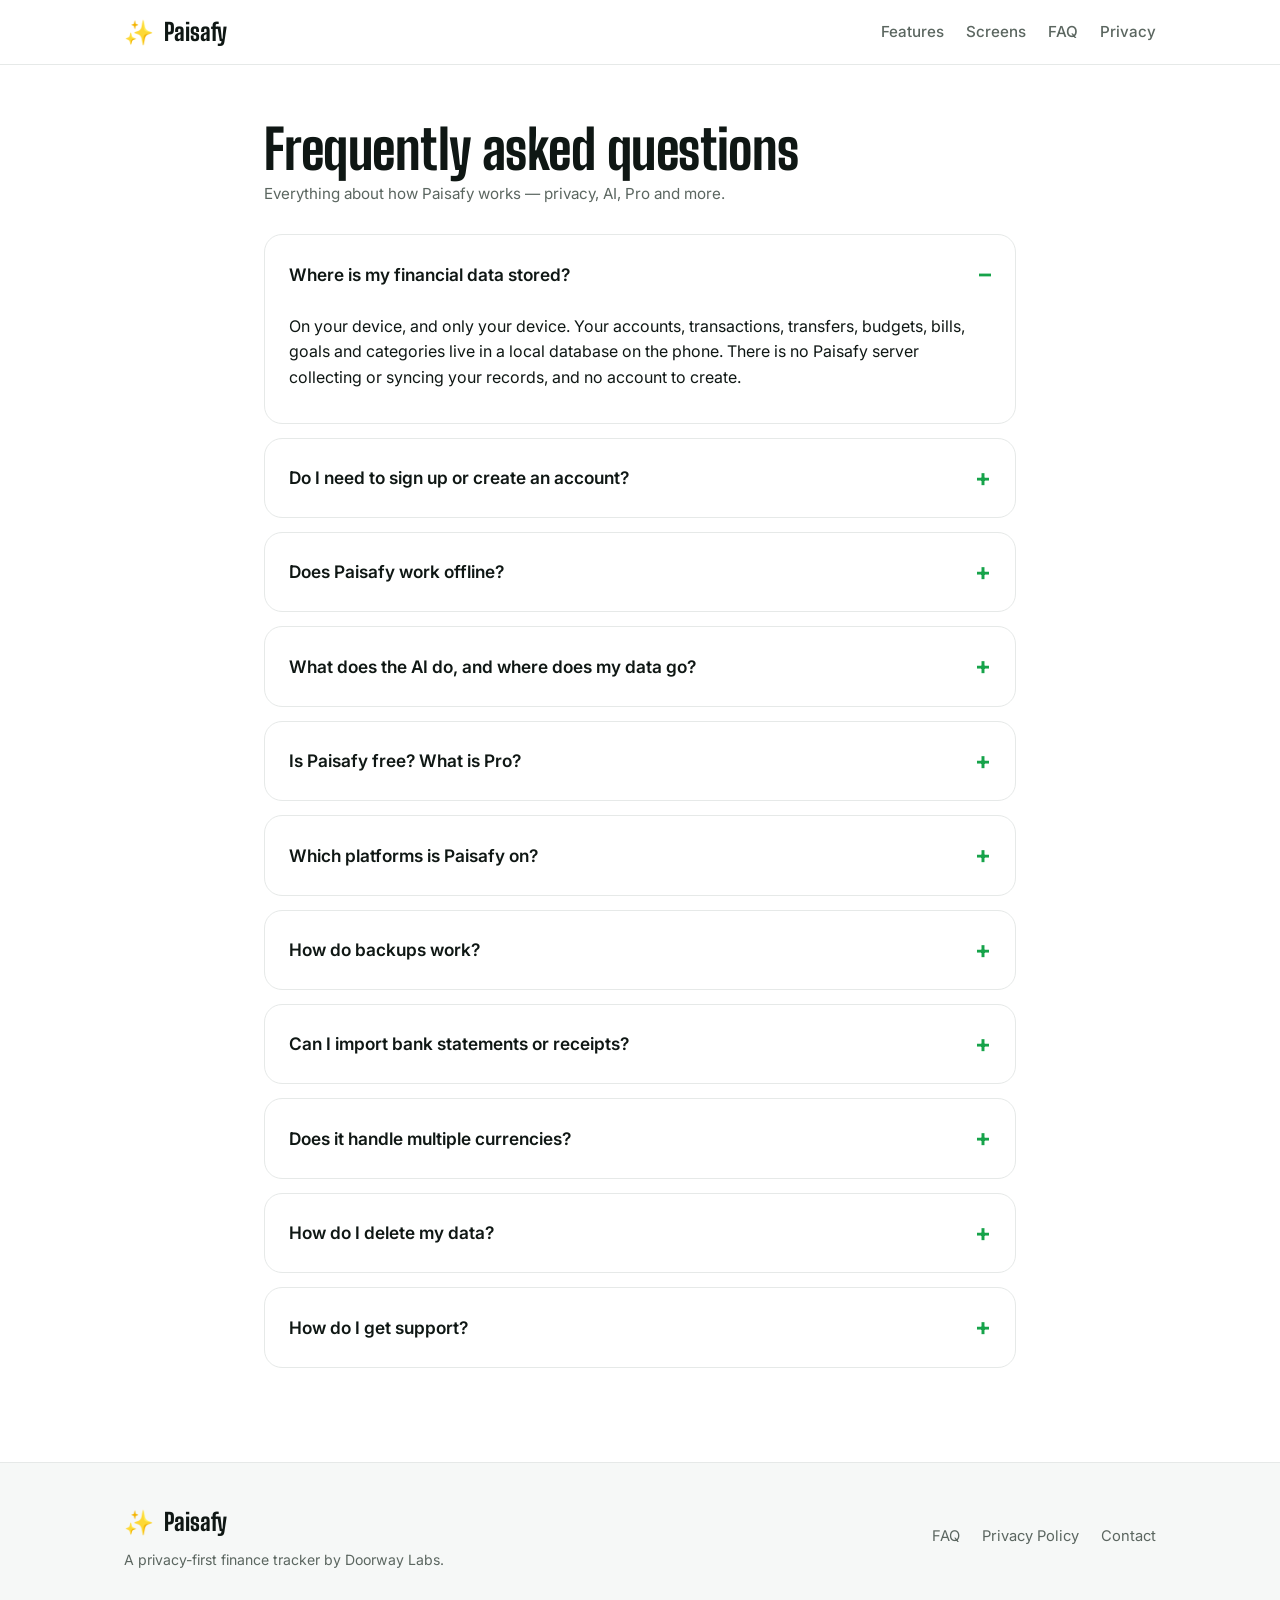
==== faq.html @ 810ee8ee "Paisafy companion site: landing, FAQ, privacy policy Co-Authored-By: Claude Opus 4.8 <noreply@anthro" ====
<!DOCTYPE html>
<html lang="en">
<head>
  <meta charset="UTF-8" />
  <meta name="viewport" content="width=device-width, initial-scale=1.0" />
  <title>FAQ — Paisafy</title>
  <meta name="description" content="Frequently asked questions about Paisafy: privacy, offline use, AI, Pro, backups, platforms and more." />
  <link rel="preconnect" href="https://fonts.googleapis.com" />
  <link rel="preconnect" href="https://fonts.gstatic.com" crossorigin />
  <link href="https://fonts.googleapis.com/css2?family=Big+Shoulders+Display:wght@600;800&family=Inter:wght@400;500;600;700&display=swap" rel="stylesheet" />
  <link rel="stylesheet" href="assets/styles.css" />
</head>
<body>
  <nav class="nav">
    <div class="wrap">
      <a class="brand" href="index.html"><span class="spark">✨</span> Paisafy</a>
      <div class="nav-links">
        <a href="index.html#features">Features</a>
        <a href="index.html#screens">Screens</a>
        <a href="faq.html">FAQ</a>
        <a href="privacy.html">Privacy</a>
      </div>
    </div>
  </nav>

  <main class="doc">
    <div class="wrap">
      <h1>Frequently asked questions</h1>
      <p class="updated">Everything about how Paisafy works — privacy, AI, Pro and more.</p>

      <details class="faq-item" open>
        <summary>Where is my financial data stored?</summary>
        <div class="body">
          <p>On your device, and only your device. Your accounts, transactions, transfers, budgets, bills, goals and categories live in a local database on the phone. There is no Paisafy server collecting or syncing your records, and no account to create.</p>
        </div>
      </details>

      <details class="faq-item">
        <summary>Do I need to sign up or create an account?</summary>
        <div class="body">
          <p>No. There's no sign-up, no login, and no cloud profile. You install the app and start tracking. Because there's no account, there's also nothing for us to lose.</p>
        </div>
      </details>

      <details class="faq-item">
        <summary>Does Paisafy work offline?</summary>
        <div class="body">
          <p>Yes — fully. The app is offline-first. Network access is only used for optional features you choose to use: AI parsing, fetching exchange rates, and saving backups to a cloud folder. Even smart entry has an on-device fallback so it keeps working with no connection.</p>
        </div>
      </details>

      <details class="faq-item">
        <summary>What does the AI do, and where does my data go?</summary>
        <div class="body">
          <p>The AI can parse text, receipts, bank statements and payment notifications into clean transactions, and can generate an analyst-style overview. When you use these features, the relevant content is processed by Google's Gemini models via Firebase AI Logic (Vertex AI), acting as our service provider — solely to perform the task you asked for, and not to train its models.</p>
          <p>The AI Overview and chat are built from an <strong>aggregate-only snapshot</strong>: no raw transactions, account names, SMS content or location are included. Full details are in the <a href="privacy.html">privacy policy</a>.</p>
        </div>
      </details>

      <details class="faq-item">
        <summary>Is Paisafy free? What is Pro?</summary>
        <div class="body">
          <p>Core tracking is free and unlimited — accounts, transactions, budgets, goals, and more. <strong>Pro</strong> is a one-time lifetime unlock (a single in-app purchase) that removes the 5-bill limit, enables automatic daily backups, and opens the full insight library and All-Insights grid.</p>
        </div>
      </details>

      <details class="faq-item">
        <summary>Which platforms is Paisafy on?</summary>
        <div class="body">
          <p>Android and iOS. Both apps are native — Jetpack Compose on Android, SwiftUI on iOS — built over one shared logic core, so the money math and behaviour stay identical across platforms.</p>
        </div>
      </details>

      <details class="faq-item">
        <summary>How do backups work?</summary>
        <div class="body">
          <p>You can export and import a full JSON backup of all your data at any time. With Pro, automatic daily backups write a dated snapshot to a folder you pick once — local storage or your own Google Drive folder (accessed through the system file picker, so the app never signs in to your Google account). The newest 14 snapshots are kept.</p>
        </div>
      </details>

      <details class="faq-item">
        <summary>Can I import bank statements or receipts?</summary>
        <div class="body">
          <p>Yes. Import per-account statements as PDF, image or CSV, or share a receipt image to parse and match the payee. A preview shows the row count, date range and transfers before anything is added. Encrypted PDFs are decrypted on-device before processing.</p>
        </div>
      </details>

      <details class="faq-item">
        <summary>Does it handle multiple currencies?</summary>
        <div class="body">
          <p>Yes. Every account, budget and goal can have its own currency, and amounts carry their currency with currency-safe math. Cross-currency totals convert through live exchange rates, falling back to per-currency subtotals when offline.</p>
        </div>
      </details>

      <details class="faq-item">
        <summary>How do I delete my data?</summary>
        <div class="body">
          <p>You're always in control. Delete individual records in the app, use the delete-all option in Settings, or simply uninstall — since everything is stored locally, uninstalling removes it. Any backups you exported remain wherever you saved them until you delete them.</p>
        </div>
      </details>

      <details class="faq-item">
        <summary>How do I get support?</summary>
        <div class="body">
          <p>Email us at <a href="mailto:doorway.labs@gmail.com">doorway.labs@gmail.com</a> and we'll help.</p>
        </div>
      </details>
    </div>
  </main>

  <footer>
    <div class="wrap">
      <div>
        <a class="brand" href="index.html"><span class="spark">✨</span> Paisafy</a>
        <p class="muted" style="margin:8px 0 0">A privacy-first finance tracker by Doorway Labs.</p>
      </div>
      <div class="links">
        <a href="faq.html">FAQ</a>
        <a href="privacy.html">Privacy Policy</a>
        <a href="mailto:doorway.labs@gmail.com">Contact</a>
      </div>
    </div>
  </footer>
</body>
</html>
---- assets/styles.css ----
/* Paisafy companion site — shared styles */

:root {
  --green: #16a34a;
  --green-soft: #dcfce7;
  --red: #dc2626;
  --blue: #2563eb;
  --blue-soft: #dbeafe;

  --bg: #ffffff;
  --bg-alt: #f6f8f7;
  --surface: #ffffff;
  --border: #e6e9e8;
  --text: #0f1714;
  --text-soft: #5b6660;
  --shadow: 0 1px 2px rgba(15, 23, 20, 0.04), 0 8px 28px rgba(15, 23, 20, 0.06);
  --radius: 18px;
  --max: 1080px;
}

@media (prefers-color-scheme: dark) {
  :root {
    --green: #34d27f;
    --green-soft: #10301f;
    --red: #f87171;
    --blue: #6ea8fe;
    --blue-soft: #122441;
    --bg: #0b0f0d;
    --bg-alt: #0f1512;
    --surface: #141a17;
    --border: #1f2823;
    --text: #eef2f0;
    --text-soft: #9aa6a0;
    --shadow: 0 1px 2px rgba(0, 0, 0, 0.3), 0 10px 30px rgba(0, 0, 0, 0.35);
  }
}

* { box-sizing: border-box; }

html { scroll-behavior: smooth; }

body {
  margin: 0;
  font-family: "Inter", system-ui, -apple-system, "Segoe UI", Roboto, sans-serif;
  color: var(--text);
  background: var(--bg);
  line-height: 1.6;
  -webkit-font-smoothing: antialiased;
}

h1, h2, h3 {
  font-family: "Big Shoulders Display", "Inter", system-ui, sans-serif;
  font-weight: 800;
  line-height: 1.05;
  letter-spacing: -0.01em;
  margin: 0 0 0.4em;
}

a { color: var(--blue); text-decoration: none; }
a:hover { text-decoration: underline; }

.wrap { max-width: var(--max); margin: 0 auto; padding: 0 24px; }

/* ---- nav ---- */
.nav {
  position: sticky; top: 0; z-index: 20;
  background: color-mix(in srgb, var(--bg) 88%, transparent);
  backdrop-filter: saturate(160%) blur(12px);
  border-bottom: 1px solid var(--border);
}
.nav .wrap {
  display: flex; align-items: center; justify-content: space-between;
  height: 64px;
}
.brand { display: flex; align-items: center; gap: 10px; font-weight: 800;
  font-family: "Big Shoulders Display", sans-serif; font-size: 1.5rem; color: var(--text); }
.brand:hover { text-decoration: none; }
.brand .spark { color: var(--green); }
.nav-links { display: flex; gap: 22px; align-items: center; }
.nav-links a { color: var(--text-soft); font-weight: 500; font-size: 0.95rem; }
.nav-links a:hover { color: var(--text); text-decoration: none; }

/* ---- hero ---- */
.hero { padding: 84px 0 56px; background:
  radial-gradient(1200px 400px at 50% -120px, var(--green-soft), transparent 70%); }
.hero .wrap { text-align: center; }
.eyebrow {
  display: inline-flex; align-items: center; gap: 8px;
  font-size: 0.8rem; font-weight: 600; letter-spacing: 0.04em; text-transform: uppercase;
  color: var(--green); background: var(--green-soft);
  padding: 6px 14px; border-radius: 999px; margin-bottom: 22px;
}
.hero h1 { font-size: clamp(2.8rem, 7vw, 5rem); }
.hero p.lead {
  font-size: clamp(1.05rem, 2.4vw, 1.3rem); color: var(--text-soft);
  max-width: 620px; margin: 0 auto 32px;
}
.cta-row { display: flex; gap: 14px; justify-content: center; flex-wrap: wrap; }
.btn {
  display: inline-flex; align-items: center; gap: 8px;
  padding: 13px 24px; border-radius: 999px; font-weight: 600; font-size: 1rem;
  border: 1px solid transparent;
}
.btn-primary { background: var(--green); color: #fff; }
.btn-primary:hover { background: color-mix(in srgb, var(--green) 88%, #000); text-decoration: none; }
.btn-ghost { background: transparent; color: var(--text); border-color: var(--border); }
.btn-ghost:hover { background: var(--bg-alt); text-decoration: none; }

/* signal legend */
.signal { display: flex; gap: 18px; justify-content: center; flex-wrap: wrap;
  margin-top: 36px; font-size: 0.9rem; color: var(--text-soft); }
.signal span { display: inline-flex; align-items: center; gap: 7px; }
.dot { width: 10px; height: 10px; border-radius: 50%; display: inline-block; }
.dot.income { background: var(--green); }
.dot.expense { background: var(--red); }
.dot.transfer { background: var(--blue); }

/* ---- sections ---- */
section { padding: 64px 0; }
.section-head { text-align: center; max-width: 640px; margin: 0 auto 48px; }
.section-head h2 { font-size: clamp(2rem, 4vw, 2.8rem); }
.section-head p { color: var(--text-soft); font-size: 1.08rem; margin: 0; }
.alt { background: var(--bg-alt); }

/* feature grid */
.features { display: grid; grid-template-columns: repeat(auto-fit, minmax(260px, 1fr)); gap: 20px; }
.card {
  background: var(--surface); border: 1px solid var(--border);
  border-radius: var(--radius); padding: 26px; box-shadow: var(--shadow);
}
.card .ico { font-size: 1.8rem; margin-bottom: 12px; display: block; }
.card h3 { font-size: 1.25rem; margin-bottom: 6px; font-family: "Inter", sans-serif; font-weight: 700; letter-spacing: 0; }
.card p { margin: 0; color: var(--text-soft); font-size: 0.97rem; }

/* screenshot gallery */
.shots { display: grid; grid-template-columns: repeat(auto-fill, minmax(200px, 1fr)); gap: 22px; }
.shot { text-align: center; }
.shot img {
  width: 100%; border-radius: 28px; border: 1px solid var(--border);
  box-shadow: var(--shadow); background: var(--surface);
}
.shot span { display: block; margin-top: 10px; font-size: 0.85rem; color: var(--text-soft); font-weight: 500; }

/* privacy highlight band */
.privacy-band { background: var(--surface); border: 1px solid var(--border);
  border-radius: var(--radius); padding: 40px; box-shadow: var(--shadow); }
.privacy-band ul { margin: 18px 0 0; padding-left: 0; list-style: none;
  display: grid; gap: 14px; }
.privacy-band li { display: flex; gap: 12px; align-items: flex-start; }
.privacy-band li::before { content: "✓"; color: var(--green); font-weight: 800; flex: none; }

/* ---- doc pages (privacy / faq) ---- */
.doc { padding: 56px 0 80px; }
.doc .wrap { max-width: 800px; }
.doc h1 { font-size: clamp(2.4rem, 5vw, 3.4rem); margin-bottom: 4px; }
.doc .updated { color: var(--text-soft); font-size: 0.95rem; margin: 0 0 28px; }
.doc h2 { font-size: 1.5rem; margin-top: 44px; padding-top: 8px; font-family: "Inter", sans-serif; font-weight: 700; letter-spacing: 0; }
.doc h3 { font-size: 1.15rem; margin-top: 28px; font-family: "Inter", sans-serif; font-weight: 700; letter-spacing: 0; }
.doc p, .doc li { color: var(--text); }
.doc hr { border: none; border-top: 1px solid var(--border); margin: 40px 0; }
.doc .lead-note { background: var(--green-soft); border-radius: var(--radius);
  padding: 18px 22px; color: var(--text); font-size: 1.02rem; }
.doc table { width: 100%; border-collapse: collapse; margin: 18px 0; font-size: 0.95rem; }
.doc th, .doc td { text-align: left; padding: 10px 12px; border-bottom: 1px solid var(--border); vertical-align: top; }

/* faq */
.faq-item { border: 1px solid var(--border); border-radius: var(--radius);
  background: var(--surface); margin-bottom: 14px; overflow: hidden; }
.faq-item summary { cursor: pointer; padding: 20px 24px; font-weight: 600; font-size: 1.08rem;
  list-style: none; display: flex; justify-content: space-between; align-items: center; gap: 16px; }
.faq-item summary::-webkit-details-marker { display: none; }
.faq-item summary::after { content: "+"; color: var(--green); font-size: 1.5rem; font-weight: 700; flex: none; }
.faq-item[open] summary::after { content: "–"; }
.faq-item .body { padding: 0 24px 22px; color: var(--text-soft); }
.faq-item .body p { margin: 0 0 10px; }

/* ---- footer ---- */
footer { border-top: 1px solid var(--border); padding: 40px 0; background: var(--bg-alt); }
footer .wrap { display: flex; flex-wrap: wrap; gap: 16px; justify-content: space-between; align-items: center; }
footer .links { display: flex; gap: 22px; flex-wrap: wrap; }
footer a { color: var(--text-soft); font-size: 0.92rem; }
footer .muted { color: var(--text-soft); font-size: 0.88rem; }
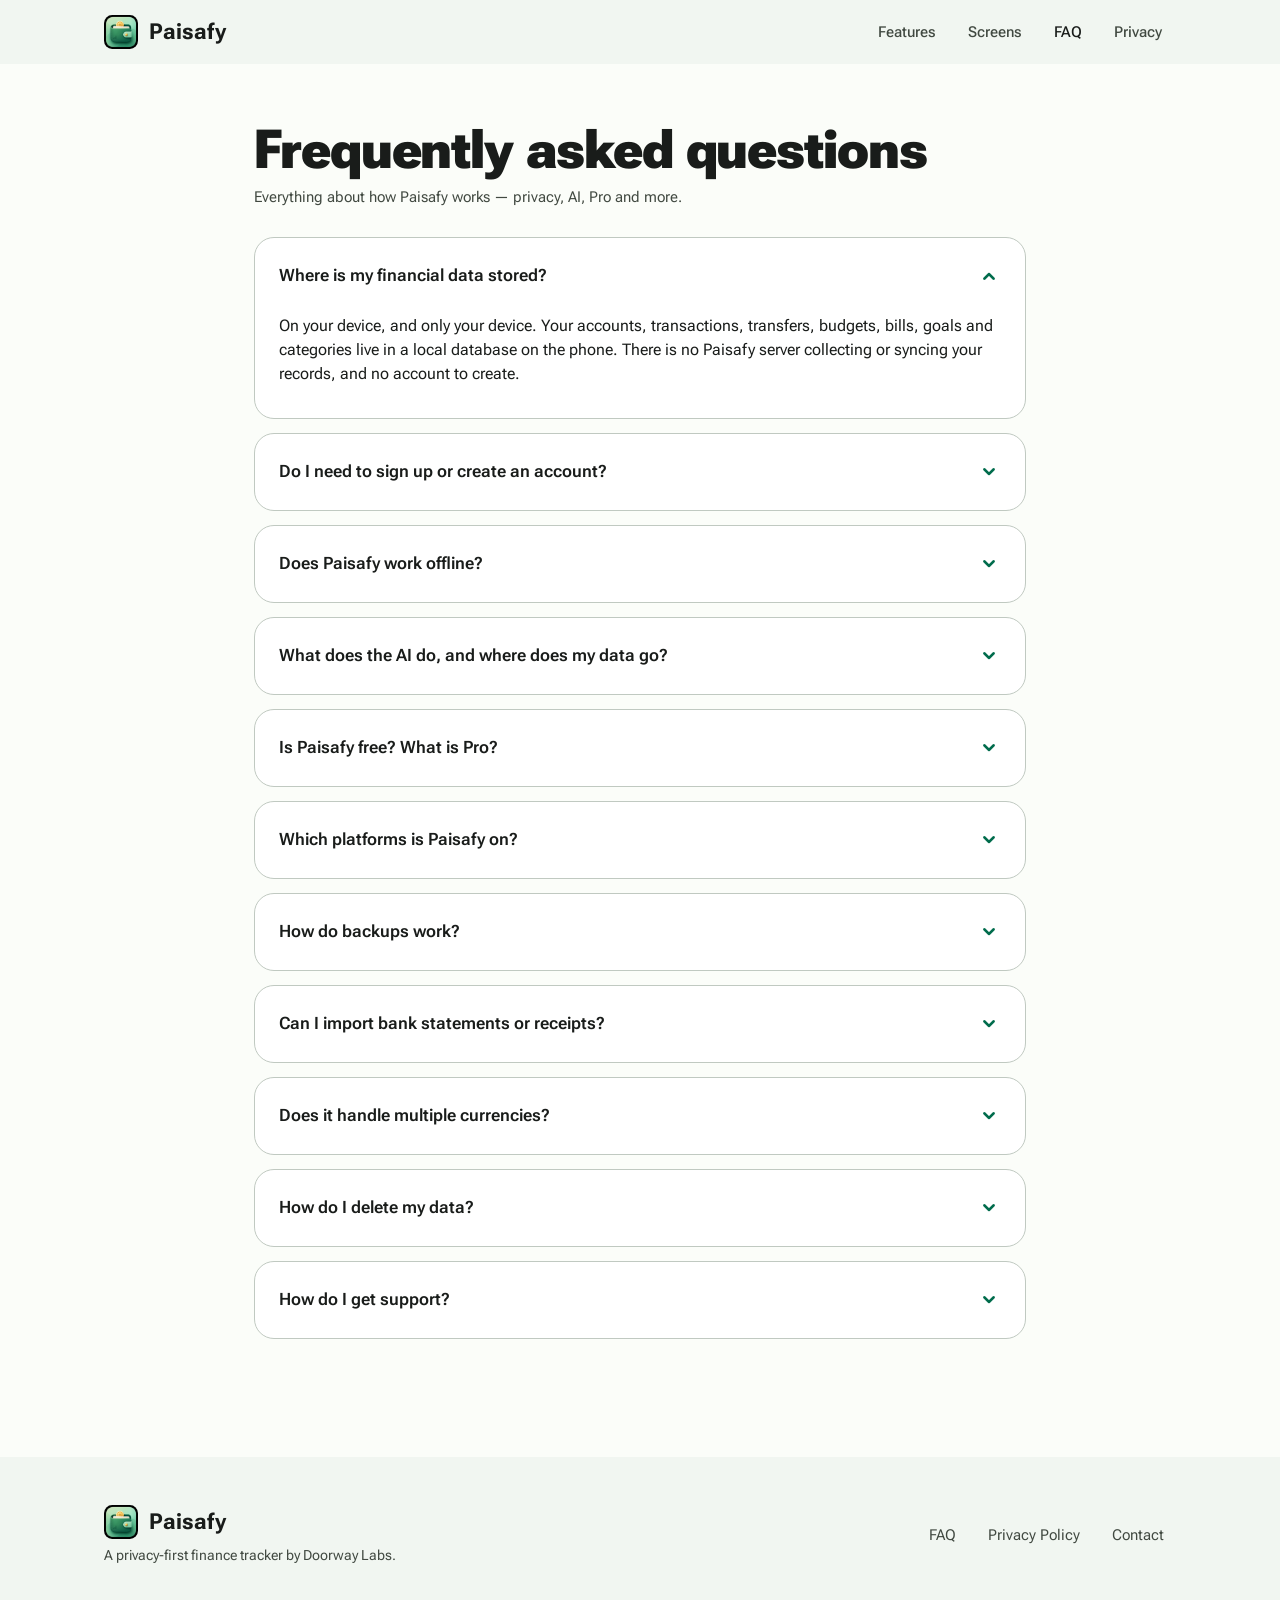
==== commit b2503f75: "Redesign site to match app's Material 3 Expressive system; add app icon" ====
--- a/faq.html
+++ b/faq.html
@@ -7,21 +7,26 @@
   <meta name="description" content="Frequently asked questions about Paisafy: privacy, offline use, AI, Pro, backups, platforms and more." />
   <link rel="preconnect" href="https://fonts.googleapis.com" />
   <link rel="preconnect" href="https://fonts.gstatic.com" crossorigin />
-  <link href="https://fonts.googleapis.com/css2?family=Big+Shoulders+Display:wght@600;800&family=Inter:wght@400;500;600;700&display=swap" rel="stylesheet" />
+  <link href="https://fonts.googleapis.com/css2?family=Roboto+Flex:opsz,wght@8..144,400;8..144,500;8..144,600;8..144,700;8..144,800&display=swap" rel="stylesheet" />
+  <link rel="stylesheet" href="https://fonts.googleapis.com/css2?family=Material+Symbols+Rounded:opsz,wght,FILL,GRAD@24,400,0,0&family=Material+Symbols+Rounded:opsz,wght,FILL,GRAD@24,500,1,0" />
+  <link rel="icon" type="image/png" href="assets/favicon.png" />
+  <link rel="apple-touch-icon" href="assets/apple-touch-icon.png" />
+  <meta name="theme-color" content="#006C4C" media="(prefers-color-scheme: light)" />
+  <meta name="theme-color" content="#191C1A" media="(prefers-color-scheme: dark)" />
   <link rel="stylesheet" href="assets/styles.css" />
 </head>
 <body>
-  <nav class="nav">
+  <header class="bar">
     <div class="wrap">
-      <a class="brand" href="index.html"><span class="spark">✨</span> Paisafy</a>
-      <div class="nav-links">
+      <a class="brand" href="index.html"><img class="logo-tile" src="assets/logo.png" alt="" /> Paisafy</a>
+      <nav>
         <a href="index.html#features">Features</a>
         <a href="index.html#screens">Screens</a>
-        <a href="faq.html">FAQ</a>
+        <a class="active" href="faq.html">FAQ</a>
         <a href="privacy.html">Privacy</a>
-      </div>
+      </nav>
     </div>
-  </nav>
+  </header>
 
   <main class="doc">
     <div class="wrap">
@@ -67,7 +72,7 @@
       <details class="faq-item">
         <summary>Which platforms is Paisafy on?</summary>
         <div class="body">
-          <p>Android and iOS. Both apps are native — Jetpack Compose on Android, SwiftUI on iOS — built over one shared logic core, so the money math and behaviour stay identical across platforms.</p>
+          <p>Android and iPhone. Both are built to feel right at home on your device, and they work the same way — so your numbers and habits travel with you whichever you pick up.</p>
         </div>
       </details>
 
@@ -111,8 +116,8 @@
   <footer>
     <div class="wrap">
       <div>
-        <a class="brand" href="index.html"><span class="spark">✨</span> Paisafy</a>
-        <p class="muted" style="margin:8px 0 0">A privacy-first finance tracker by Doorway Labs.</p>
+        <a class="brand" href="index.html"><img class="logo-tile" src="assets/logo.png" alt="" /> Paisafy</a>
+        <p class="muted">A privacy-first finance tracker by Doorway Labs.</p>
       </div>
       <div class="links">
         <a href="faq.html">FAQ</a>
--- a/assets/styles.css
+++ b/assets/styles.css
@@ -1,182 +1,232 @@
-/* Paisafy companion site — shared styles */
+/* Paisafy companion site — Material 3 Expressive
+   Mirrors the app's design system: emerald primary, mint container,
+   tonal surfaces (no shadows), large rounded shapes, Roboto Flex,
+   tabular money figures, Material Symbols Rounded chrome icons. */
 
 :root {
-  --green: #16a34a;
-  --green-soft: #dcfce7;
-  --red: #dc2626;
-  --blue: #2563eb;
-  --blue-soft: #dbeafe;
-
-  --bg: #ffffff;
-  --bg-alt: #f6f8f7;
-  --surface: #ffffff;
-  --border: #e6e9e8;
-  --text: #0f1714;
-  --text-soft: #5b6660;
-  --shadow: 0 1px 2px rgba(15, 23, 20, 0.04), 0 8px 28px rgba(15, 23, 20, 0.06);
-  --radius: 18px;
-  --max: 1080px;
+  --primary:#006C4C; --on-primary:#FFFFFF;
+  --primary-container:#89F8C7; --on-primary-container:#002114;
+  --secondary:#4D6357; --secondary-container:#CFE9D9; --on-secondary-container:#092016;
+  --tertiary:#3D6373; --tertiary-container:#C1E8FB; --on-tertiary-container:#001F29;
+  --error:#BA1A1A;
+  --bg:#FBFDF9; --on-bg:#191C1A; --on-surface-var:#414941;
+  --sc-lowest:#FFFFFF; --sc-low:#F1F6F1; --sc:#EBF1EC; --sc-high:#E5EBE6; --sc-highest:#DFE4E0;
+  --outline:#707972; --outline-variant:#C0C9C1;
+
+  /* money signal */
+  --income:#1B5E20; --expense:#B71C1C; --transfer:#3D6373;
+
+  /* budget status */
+  --ontrack:#C7EFD4; --ontrack-acc:#2E7D32; --ontrack-on:#002114;
+  --watch:#FDE7CF; --watch-acc:#B76E00; --watch-on:#3D2800;
+  --over:#FADAD7; --over-acc:#B71C1C; --over-on:#410002;
+
+  /* account avatar palette */
+  --indigo:#3730A3; --teal:#0F766E; --rose:#9F1239; --amber:#B45309;
+
+  --max:1120px;
 }
 
 @media (prefers-color-scheme: dark) {
   :root {
-    --green: #34d27f;
-    --green-soft: #10301f;
-    --red: #f87171;
-    --blue: #6ea8fe;
-    --blue-soft: #122441;
-    --bg: #0b0f0d;
-    --bg-alt: #0f1512;
-    --surface: #141a17;
-    --border: #1f2823;
-    --text: #eef2f0;
-    --text-soft: #9aa6a0;
-    --shadow: 0 1px 2px rgba(0, 0, 0, 0.3), 0 10px 30px rgba(0, 0, 0, 0.35);
+    --primary:#6CDBAC; --on-primary:#003825;
+    --primary-container:#005138; --on-primary-container:#89F8C7;
+    --secondary:#B4CCBE; --secondary-container:#354B40; --on-secondary-container:#CFE9D9;
+    --tertiary:#A5CCE0; --tertiary-container:#244C5A; --on-tertiary-container:#C1E8FB;
+    --error:#FFB4AB;
+    --bg:#191C1A; --on-bg:#E1E3DF; --on-surface-var:#C0C9C1;
+    --sc-lowest:#0F1210; --sc-low:#1C201D; --sc:#202522; --sc-high:#2B302D; --sc-highest:#363A38;
+    --outline:#8A938C; --outline-variant:#404943;
+    --income:#6CDBAC; --expense:#FFB4AB; --transfer:#A5CCE0;
+    --ontrack:#1F3A2A; --ontrack-acc:#6CDBAC; --ontrack-on:#B7E4C6;
+    --watch:#3D2C1A; --watch-acc:#E9B97A; --watch-on:#FFDEB0;
+    --over:#4A1517; --over-acc:#FFB4AB; --over-on:#FFD9D5;
   }
 }
 
 * { box-sizing: border-box; }
-
 html { scroll-behavior: smooth; }
-
 body {
-  margin: 0;
-  font-family: "Inter", system-ui, -apple-system, "Segoe UI", Roboto, sans-serif;
-  color: var(--text);
-  background: var(--bg);
-  line-height: 1.6;
-  -webkit-font-smoothing: antialiased;
-}
-
-h1, h2, h3 {
-  font-family: "Big Shoulders Display", "Inter", system-ui, sans-serif;
-  font-weight: 800;
-  line-height: 1.05;
-  letter-spacing: -0.01em;
-  margin: 0 0 0.4em;
-}
-
-a { color: var(--blue); text-decoration: none; }
-a:hover { text-decoration: underline; }
-
-.wrap { max-width: var(--max); margin: 0 auto; padding: 0 24px; }
-
-/* ---- nav ---- */
-.nav {
-  position: sticky; top: 0; z-index: 20;
-  background: color-mix(in srgb, var(--bg) 88%, transparent);
-  backdrop-filter: saturate(160%) blur(12px);
-  border-bottom: 1px solid var(--border);
-}
-.nav .wrap {
-  display: flex; align-items: center; justify-content: space-between;
-  height: 64px;
-}
-.brand { display: flex; align-items: center; gap: 10px; font-weight: 800;
-  font-family: "Big Shoulders Display", sans-serif; font-size: 1.5rem; color: var(--text); }
-.brand:hover { text-decoration: none; }
-.brand .spark { color: var(--green); }
-.nav-links { display: flex; gap: 22px; align-items: center; }
-.nav-links a { color: var(--text-soft); font-weight: 500; font-size: 0.95rem; }
-.nav-links a:hover { color: var(--text); text-decoration: none; }
-
-/* ---- hero ---- */
-.hero { padding: 84px 0 56px; background:
-  radial-gradient(1200px 400px at 50% -120px, var(--green-soft), transparent 70%); }
-.hero .wrap { text-align: center; }
-.eyebrow {
-  display: inline-flex; align-items: center; gap: 8px;
-  font-size: 0.8rem; font-weight: 600; letter-spacing: 0.04em; text-transform: uppercase;
-  color: var(--green); background: var(--green-soft);
-  padding: 6px 14px; border-radius: 999px; margin-bottom: 22px;
-}
-.hero h1 { font-size: clamp(2.8rem, 7vw, 5rem); }
-.hero p.lead {
-  font-size: clamp(1.05rem, 2.4vw, 1.3rem); color: var(--text-soft);
-  max-width: 620px; margin: 0 auto 32px;
-}
-.cta-row { display: flex; gap: 14px; justify-content: center; flex-wrap: wrap; }
-.btn {
-  display: inline-flex; align-items: center; gap: 8px;
-  padding: 13px 24px; border-radius: 999px; font-weight: 600; font-size: 1rem;
-  border: 1px solid transparent;
-}
-.btn-primary { background: var(--green); color: #fff; }
-.btn-primary:hover { background: color-mix(in srgb, var(--green) 88%, #000); text-decoration: none; }
-.btn-ghost { background: transparent; color: var(--text); border-color: var(--border); }
-.btn-ghost:hover { background: var(--bg-alt); text-decoration: none; }
-
-/* signal legend */
-.signal { display: flex; gap: 18px; justify-content: center; flex-wrap: wrap;
-  margin-top: 36px; font-size: 0.9rem; color: var(--text-soft); }
-.signal span { display: inline-flex; align-items: center; gap: 7px; }
-.dot { width: 10px; height: 10px; border-radius: 50%; display: inline-block; }
-.dot.income { background: var(--green); }
-.dot.expense { background: var(--red); }
-.dot.transfer { background: var(--blue); }
-
-/* ---- sections ---- */
-section { padding: 64px 0; }
-.section-head { text-align: center; max-width: 640px; margin: 0 auto 48px; }
-.section-head h2 { font-size: clamp(2rem, 4vw, 2.8rem); }
-.section-head p { color: var(--text-soft); font-size: 1.08rem; margin: 0; }
-.alt { background: var(--bg-alt); }
+  margin:0; background:var(--bg); color:var(--on-bg);
+  font-family:"Roboto Flex", system-ui, -apple-system, "Segoe UI", Roboto, sans-serif;
+  line-height:1.5; font-variant-numeric:tabular-nums; -webkit-font-smoothing:antialiased;
+}
+
+.material-symbols-rounded {
+  font-family:"Material Symbols Rounded"; font-weight:normal; font-style:normal;
+  line-height:1; letter-spacing:normal; text-transform:none; display:inline-block;
+  white-space:nowrap; direction:ltr; -webkit-font-feature-settings:'liga';
+  -webkit-font-smoothing:antialiased;
+  font-variation-settings:'opsz' 24,'wght' 400,'FILL' 0,'GRAD' 0;
+}
+
+h1,h2,h3 { margin:0 0 0.4em; font-weight:700; letter-spacing:-0.01em; line-height:1.1; }
+a { color:var(--primary); text-decoration:none; }
+a:hover { text-decoration:underline; }
+
+.wrap { max-width:var(--max); margin:0 auto; padding:0 24px; }
+.money { font-weight:800; font-variant-numeric:tabular-nums; }
+.pos { color:var(--income); } .neg { color:var(--expense); } .xfer { color:var(--transfer); }
+
+/* ---------- top app bar ---------- */
+.bar { position:sticky; top:0; z-index:30; background:var(--sc-low); }
+.bar .wrap { display:flex; align-items:center; justify-content:space-between; height:64px; gap:16px; }
+.brand { display:flex; align-items:center; gap:11px; font-weight:700; font-size:1.4rem; color:var(--on-bg); }
+.brand:hover { text-decoration:none; }
+.logo-tile { width:34px; height:34px; border-radius:24%; object-fit:cover; display:block; flex:none; }
+.bar nav { display:flex; align-items:center; gap:4px; flex-wrap:wrap; justify-content:flex-end; }
+.bar nav a { color:var(--on-surface-var); font-weight:500; font-size:.95rem; padding:8px 14px; border-radius:999px; }
+.bar nav a:hover { color:var(--on-bg); background:var(--sc-high); text-decoration:none; }
+.bar nav a.active { color:var(--on-bg); }
+
+/* ---------- buttons ---------- */
+.btn { display:inline-flex; align-items:center; gap:9px; font-family:inherit; font-weight:600;
+  font-size:.98rem; padding:14px 26px; border-radius:999px; border:none; cursor:pointer; }
+.btn .material-symbols-rounded { font-size:20px; }
+.btn-filled { background:var(--primary); color:var(--on-primary); }
+.btn-filled:hover { text-decoration:none; filter:brightness(1.06); }
+.btn-tonal { background:var(--secondary-container); color:var(--on-secondary-container); }
+.btn-tonal:hover { text-decoration:none; filter:brightness(.98); }
+
+/* ---------- hero ---------- */
+.hero { padding:72px 0 64px; }
+.hero .wrap { display:grid; grid-template-columns:1fr 0.92fr; gap:56px; align-items:center; }
+.eyebrow { display:inline-flex; align-items:center; gap:8px; background:var(--secondary-container);
+  color:var(--on-secondary-container); font-size:.78rem; font-weight:600; letter-spacing:.06em;
+  text-transform:uppercase; padding:7px 14px; border-radius:999px; margin-bottom:24px; }
+.eyebrow .material-symbols-rounded { font-size:16px; }
+.hero h1 { font-size:clamp(2.6rem,6vw,4.2rem); font-weight:800; letter-spacing:-0.02em; }
+.hero p.lead { font-size:1.18rem; color:var(--on-surface-var); max-width:40ch; margin:22px 0 32px; }
+.cta { display:flex; gap:14px; flex-wrap:wrap; align-items:center; }
+.reassure { display:flex; align-items:center; gap:7px; color:var(--on-surface-var); font-size:.9rem; margin-top:22px; }
+.reassure .material-symbols-rounded { font-size:18px; color:var(--primary); }
+
+/* ---------- recreated app cluster ---------- */
+.cluster { position:relative; display:flex; flex-direction:column; gap:16px; }
+.card { background:var(--sc-low); border-radius:32px; padding:22px 20px; }
+.balance { background:var(--primary-container); color:var(--on-primary-container); position:relative; }
+.balance .lbl { font-size:.7rem; font-weight:600; letter-spacing:.12em; opacity:.8; }
+.balance .big { font-size:2.9rem; font-weight:800; letter-spacing:-0.02em; margin:2px 0 16px; }
+.balance .cols { display:flex; gap:12px; }
+.balance .col { flex:1; }
+.balance .col .k { font-size:.62rem; font-weight:600; letter-spacing:.1em; opacity:.75; }
+.balance .col .v { font-weight:800; font-size:1.02rem; margin-top:2px; }
+.balance .eye { position:absolute; top:22px; right:22px; color:var(--on-primary-container); opacity:.7; }
+
+.txn { background:var(--sc-high); display:flex; align-items:center; gap:14px; padding:14px 16px; }
+.tile { width:46px; height:46px; border-radius:14px; display:grid; place-items:center; font-size:20px; flex:none; }
+.txn .mid { flex:1; min-width:0; }
+.txn .ttl { font-weight:600; font-size:.98rem; }
+.txn .meta { font-size:.8rem; color:var(--on-surface-var); }
+.txn .amt { font-size:1.05rem; }
+
+.budget { background:var(--sc-low); }
+.budget .top { display:flex; align-items:center; justify-content:space-between; margin-bottom:12px; }
+.budget .name { display:flex; align-items:center; gap:10px; font-weight:600; }
+.budget .name .tile { width:34px; height:34px; border-radius:11px; font-size:16px; }
+.chip { display:inline-flex; align-items:center; gap:6px; font-size:.74rem; font-weight:600;
+  padding:5px 11px; border-radius:999px; }
+.chip .dot { width:7px; height:7px; border-radius:50%; }
+.chip.ontrack { background:var(--ontrack); color:var(--ontrack-on); }
+.chip.ontrack .dot { background:var(--ontrack-acc); }
+.chip.watch { background:var(--watch); color:var(--watch-on); }
+.chip.watch .dot { background:var(--watch-acc); }
+.budget .figs { display:flex; justify-content:space-between; font-size:.82rem; color:var(--on-surface-var); margin-top:8px; }
+.budget .figs b { color:var(--on-bg); font-weight:700; }
+
+/* wavy (M3 Expressive squiggle) progress */
+.wavy { position:relative; height:24px; }
+.wavy .track { position:absolute; inset:0; display:flex; align-items:center; }
+.wavy .track line { stroke:var(--outline-variant); stroke-width:4; stroke-linecap:round; }
+.wavy .fill { position:absolute; inset:0; overflow:hidden; }
+.wavy .fill svg { display:block; }
+.wavy .fill path { fill:none; stroke:var(--primary); stroke-width:4; stroke-linecap:round; }
+.wavy.over .fill path { stroke:var(--over-acc); }
+
+/* ---------- sections ---------- */
+section { padding:72px 0; }
+.sec-head { max-width:620px; margin-bottom:48px; }
+.sec-head .eyebrow { margin-bottom:18px; }
+.sec-head h2 { font-size:clamp(2rem,4vw,2.9rem); font-weight:800; letter-spacing:-0.02em; }
+.sec-head p { color:var(--on-surface-var); font-size:1.1rem; margin:14px 0 0; }
+.alt { background:var(--sc-low); }
 
 /* feature grid */
-.features { display: grid; grid-template-columns: repeat(auto-fit, minmax(260px, 1fr)); gap: 20px; }
-.card {
-  background: var(--surface); border: 1px solid var(--border);
-  border-radius: var(--radius); padding: 26px; box-shadow: var(--shadow);
-}
-.card .ico { font-size: 1.8rem; margin-bottom: 12px; display: block; }
-.card h3 { font-size: 1.25rem; margin-bottom: 6px; font-family: "Inter", sans-serif; font-weight: 700; letter-spacing: 0; }
-.card p { margin: 0; color: var(--text-soft); font-size: 0.97rem; }
-
-/* screenshot gallery */
-.shots { display: grid; grid-template-columns: repeat(auto-fill, minmax(200px, 1fr)); gap: 22px; }
-.shot { text-align: center; }
-.shot img {
-  width: 100%; border-radius: 28px; border: 1px solid var(--border);
-  box-shadow: var(--shadow); background: var(--surface);
-}
-.shot span { display: block; margin-top: 10px; font-size: 0.85rem; color: var(--text-soft); font-weight: 500; }
-
-/* privacy highlight band */
-.privacy-band { background: var(--surface); border: 1px solid var(--border);
-  border-radius: var(--radius); padding: 40px; box-shadow: var(--shadow); }
-.privacy-band ul { margin: 18px 0 0; padding-left: 0; list-style: none;
-  display: grid; gap: 14px; }
-.privacy-band li { display: flex; gap: 12px; align-items: flex-start; }
-.privacy-band li::before { content: "✓"; color: var(--green); font-weight: 800; flex: none; }
-
-/* ---- doc pages (privacy / faq) ---- */
-.doc { padding: 56px 0 80px; }
-.doc .wrap { max-width: 800px; }
-.doc h1 { font-size: clamp(2.4rem, 5vw, 3.4rem); margin-bottom: 4px; }
-.doc .updated { color: var(--text-soft); font-size: 0.95rem; margin: 0 0 28px; }
-.doc h2 { font-size: 1.5rem; margin-top: 44px; padding-top: 8px; font-family: "Inter", sans-serif; font-weight: 700; letter-spacing: 0; }
-.doc h3 { font-size: 1.15rem; margin-top: 28px; font-family: "Inter", sans-serif; font-weight: 700; letter-spacing: 0; }
-.doc p, .doc li { color: var(--text); }
-.doc hr { border: none; border-top: 1px solid var(--border); margin: 40px 0; }
-.doc .lead-note { background: var(--green-soft); border-radius: var(--radius);
-  padding: 18px 22px; color: var(--text); font-size: 1.02rem; }
-.doc table { width: 100%; border-collapse: collapse; margin: 18px 0; font-size: 0.95rem; }
-.doc th, .doc td { text-align: left; padding: 10px 12px; border-bottom: 1px solid var(--border); vertical-align: top; }
-
-/* faq */
-.faq-item { border: 1px solid var(--border); border-radius: var(--radius);
-  background: var(--surface); margin-bottom: 14px; overflow: hidden; }
-.faq-item summary { cursor: pointer; padding: 20px 24px; font-weight: 600; font-size: 1.08rem;
-  list-style: none; display: flex; justify-content: space-between; align-items: center; gap: 16px; }
-.faq-item summary::-webkit-details-marker { display: none; }
-.faq-item summary::after { content: "+"; color: var(--green); font-size: 1.5rem; font-weight: 700; flex: none; }
-.faq-item[open] summary::after { content: "–"; }
-.faq-item .body { padding: 0 24px 22px; color: var(--text-soft); }
-.faq-item .body p { margin: 0 0 10px; }
-
-/* ---- footer ---- */
-footer { border-top: 1px solid var(--border); padding: 40px 0; background: var(--bg-alt); }
-footer .wrap { display: flex; flex-wrap: wrap; gap: 16px; justify-content: space-between; align-items: center; }
-footer .links { display: flex; gap: 22px; flex-wrap: wrap; }
-footer a { color: var(--text-soft); font-size: 0.92rem; }
-footer .muted { color: var(--text-soft); font-size: 0.88rem; }
+.features { display:grid; grid-template-columns:repeat(auto-fit,minmax(240px,1fr)); gap:18px; }
+.feature { background:var(--sc-lowest); border-radius:28px; padding:28px; border:1px solid var(--outline-variant); }
+.alt .feature { background:var(--bg); }
+.feature .ftile { width:52px; height:52px; border-radius:16px; display:grid; place-items:center; margin-bottom:20px;
+  background:color-mix(in srgb,var(--primary) 13%,transparent); color:var(--primary); }
+.feature .ftile .material-symbols-rounded { font-size:28px; }
+.feature:nth-child(2) .ftile { background:color-mix(in srgb,var(--tertiary) 16%,transparent); color:var(--tertiary); }
+.feature:nth-child(3) .ftile { background:color-mix(in srgb,var(--amber) 14%,transparent); color:var(--amber); }
+.feature:nth-child(4) .ftile { background:color-mix(in srgb,var(--indigo) 14%,transparent); color:var(--indigo); }
+.feature h3 { font-size:1.25rem; margin-bottom:8px; }
+.feature p { margin:0; color:var(--on-surface-var); font-size:.97rem; }
+
+/* privacy band */
+.privacy-card { background:var(--primary-container); color:var(--on-primary-container);
+  border-radius:48px; padding:56px 48px; }
+.privacy-card .eyebrow { background:color-mix(in srgb,var(--on-primary-container) 12%,transparent);
+  color:var(--on-primary-container); }
+.privacy-card h2 { font-size:clamp(2rem,4vw,2.8rem); font-weight:800; max-width:18ch; letter-spacing:-0.02em; }
+.privacy-card ul { list-style:none; margin:32px 0 0; padding:0;
+  display:grid; grid-template-columns:1fr 1fr; gap:18px 40px; }
+.privacy-card li { display:flex; gap:13px; font-size:1.02rem; }
+.privacy-card li .material-symbols-rounded { flex:none; font-size:24px; color:var(--primary);
+  font-variation-settings:'FILL' 1; }
+@media (prefers-color-scheme: dark) { .privacy-card li .material-symbols-rounded { color:#89F8C7; } }
+
+/* screens */
+.screens { display:grid; grid-template-columns:repeat(auto-fit,minmax(200px,1fr)); gap:20px; }
+.screens figure { margin:0; }
+.screens img { width:100%; display:block; border-radius:28px; background:var(--sc-high); }
+.screens figcaption { margin-top:12px; font-size:.86rem; color:var(--on-surface-var); font-weight:500; text-align:center; }
+
+/* closing CTA */
+.closing { text-align:center; }
+.closing h2 { font-size:clamp(2rem,4.5vw,3rem); font-weight:800; letter-spacing:-0.02em; }
+.closing p { color:var(--on-surface-var); font-size:1.1rem; margin:14px auto 30px; max-width:42ch; }
+.closing .cta { justify-content:center; }
+
+/* ---------- doc pages (privacy / faq) ---------- */
+.doc { padding:56px 0 80px; }
+.doc .wrap { max-width:820px; }
+.doc h1 { font-size:clamp(2.4rem,5vw,3.4rem); font-weight:800; letter-spacing:-0.02em; margin-bottom:6px; }
+.doc .updated { color:var(--on-surface-var); font-size:.95rem; margin:0 0 28px; }
+.doc h2 { font-size:1.5rem; font-weight:700; margin-top:44px; }
+.doc h3 { font-size:1.18rem; font-weight:700; margin-top:28px; }
+.doc p, .doc li { color:var(--on-bg); }
+.doc a { font-weight:500; }
+.doc hr { border:none; border-top:1px solid var(--outline-variant); margin:40px 0; }
+.doc .lead-note { background:var(--primary-container); color:var(--on-primary-container);
+  border-radius:20px; padding:18px 22px; font-size:1.02rem; }
+.doc code { background:var(--sc-high); border-radius:6px; padding:1px 6px; font-size:.92em; }
+.doc table { width:100%; border-collapse:collapse; margin:18px 0; font-size:.95rem; }
+.doc th, .doc td { text-align:left; padding:10px 12px; border-bottom:1px solid var(--outline-variant); vertical-align:top; }
+
+/* faq accordions */
+.faq-item { border:1px solid var(--outline-variant); border-radius:20px;
+  background:var(--sc-lowest); margin-bottom:14px; overflow:hidden; }
+.faq-item summary { cursor:pointer; padding:20px 24px; font-weight:600; font-size:1.08rem;
+  list-style:none; display:flex; justify-content:space-between; align-items:center; gap:16px; }
+.faq-item summary::-webkit-details-marker { display:none; }
+.faq-item summary::after { content:"expand_more"; font-family:"Material Symbols Rounded";
+  color:var(--primary); font-size:1.5rem; flex:none; transition:transform .2s ease; }
+.faq-item[open] summary::after { transform:rotate(180deg); }
+.faq-item .body { padding:0 24px 22px; color:var(--on-surface-var); }
+.faq-item .body p { margin:0 0 10px; }
+
+/* ---------- footer ---------- */
+footer { background:var(--sc-low); padding:48px 0; margin-top:24px; }
+footer .wrap { display:flex; flex-wrap:wrap; gap:18px; justify-content:space-between; align-items:center; }
+footer .links { display:flex; gap:8px; flex-wrap:wrap; }
+footer .links a { color:var(--on-surface-var); font-size:.92rem; padding:8px 12px; border-radius:999px; }
+footer .links a:hover { background:var(--sc-high); color:var(--on-bg); text-decoration:none; }
+footer .muted { color:var(--on-surface-var); font-size:.86rem; margin:6px 0 0; }
+
+@media (max-width:860px) {
+  .hero .wrap { grid-template-columns:1fr; gap:40px; }
+  .privacy-card { padding:40px 28px; border-radius:36px; }
+  .privacy-card ul { grid-template-columns:1fr; }
+}
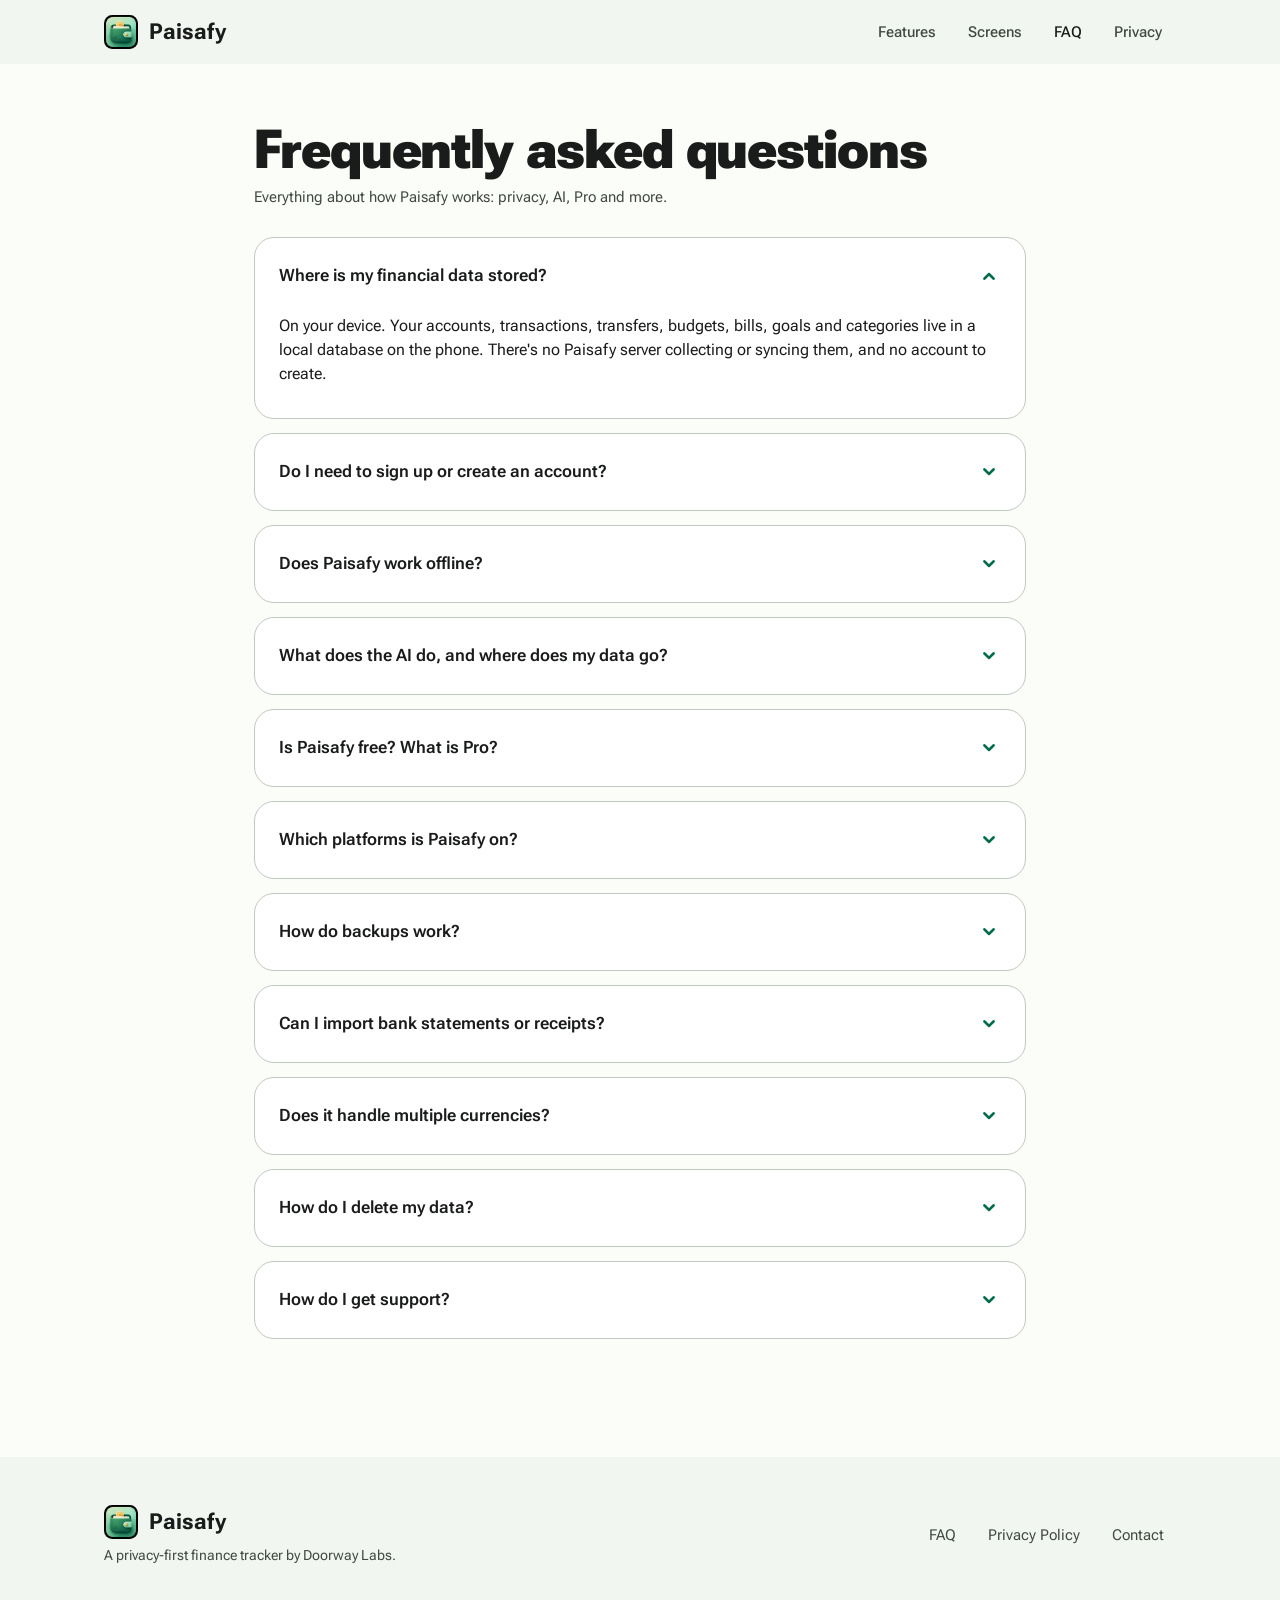
==== commit 641dde8a: "Revise copy: remove em dashes and contrastive phrasing across site" ====
--- a/faq.html
+++ b/faq.html
@@ -3,7 +3,7 @@
 <head>
   <meta charset="UTF-8" />
   <meta name="viewport" content="width=device-width, initial-scale=1.0" />
-  <title>FAQ — Paisafy</title>
+  <title>FAQ | Paisafy</title>
   <meta name="description" content="Frequently asked questions about Paisafy: privacy, offline use, AI, Pro, backups, platforms and more." />
   <link rel="preconnect" href="https://fonts.googleapis.com" />
   <link rel="preconnect" href="https://fonts.gstatic.com" crossorigin />
@@ -31,33 +31,33 @@
   <main class="doc">
     <div class="wrap">
       <h1>Frequently asked questions</h1>
-      <p class="updated">Everything about how Paisafy works — privacy, AI, Pro and more.</p>
+      <p class="updated">Everything about how Paisafy works: privacy, AI, Pro and more.</p>
 
       <details class="faq-item" open>
         <summary>Where is my financial data stored?</summary>
         <div class="body">
-          <p>On your device, and only your device. Your accounts, transactions, transfers, budgets, bills, goals and categories live in a local database on the phone. There is no Paisafy server collecting or syncing your records, and no account to create.</p>
+          <p>On your device. Your accounts, transactions, transfers, budgets, bills, goals and categories live in a local database on the phone. There's no Paisafy server collecting or syncing them, and no account to create.</p>
         </div>
       </details>
 
       <details class="faq-item">
         <summary>Do I need to sign up or create an account?</summary>
         <div class="body">
-          <p>No. There's no sign-up, no login, and no cloud profile. You install the app and start tracking. Because there's no account, there's also nothing for us to lose.</p>
+          <p>No. You just install the app and start tracking, with no sign-up, login, or cloud profile. And because there's no account, there's nothing for us to lose.</p>
         </div>
       </details>
 
       <details class="faq-item">
         <summary>Does Paisafy work offline?</summary>
         <div class="body">
-          <p>Yes — fully. The app is offline-first. Network access is only used for optional features you choose to use: AI parsing, fetching exchange rates, and saving backups to a cloud folder. Even smart entry has an on-device fallback so it keeps working with no connection.</p>
+          <p>Yes, fully. The app is offline-first. It only uses the network for optional features you choose to use: AI parsing, fetching exchange rates, and saving backups to a cloud folder. Even smart entry has an on-device fallback, so it keeps working with no connection.</p>
         </div>
       </details>
 
       <details class="faq-item">
         <summary>What does the AI do, and where does my data go?</summary>
         <div class="body">
-          <p>The AI can parse text, receipts, bank statements and payment notifications into clean transactions, and can generate an analyst-style overview. When you use these features, the relevant content is processed by Google's Gemini models via Firebase AI Logic (Vertex AI), acting as our service provider — solely to perform the task you asked for, and not to train its models.</p>
+          <p>The AI can parse text, receipts, bank statements and payment notifications into clean transactions, and can generate an analyst-style overview. When you use these features, the relevant content is processed by Google's Gemini models via Firebase AI Logic (Vertex AI), acting as our service provider, solely to perform the task you asked for. Your content isn't used to train its models.</p>
           <p>The AI Overview and chat are built from an <strong>aggregate-only snapshot</strong>: no raw transactions, account names, SMS content or location are included. Full details are in the <a href="privacy.html">privacy policy</a>.</p>
         </div>
       </details>
@@ -65,21 +65,21 @@
       <details class="faq-item">
         <summary>Is Paisafy free? What is Pro?</summary>
         <div class="body">
-          <p>Core tracking is free and unlimited — accounts, transactions, budgets, goals, and more. <strong>Pro</strong> is a one-time lifetime unlock (a single in-app purchase) that removes the 5-bill limit, enables automatic daily backups, and opens the full insight library and All-Insights grid.</p>
+          <p>Core tracking is free and unlimited, including accounts, transactions, budgets, goals, and more. <strong>Pro</strong> is a one-time lifetime unlock (a single in-app purchase) that removes the 5-bill limit, enables automatic daily backups, and opens the full insight library and All-Insights grid.</p>
         </div>
       </details>
 
       <details class="faq-item">
         <summary>Which platforms is Paisafy on?</summary>
         <div class="body">
-          <p>Android and iPhone. Both are built to feel right at home on your device, and they work the same way — so your numbers and habits travel with you whichever you pick up.</p>
+          <p>Android and iPhone. Both are built to feel right at home on your device, and they work the same way, so your numbers and habits travel with you whichever you pick up.</p>
         </div>
       </details>
 
       <details class="faq-item">
         <summary>How do backups work?</summary>
         <div class="body">
-          <p>You can export and import a full JSON backup of all your data at any time. With Pro, automatic daily backups write a dated snapshot to a folder you pick once — local storage or your own Google Drive folder (accessed through the system file picker, so the app never signs in to your Google account). The newest 14 snapshots are kept.</p>
+          <p>You can export and import a full JSON backup of all your data at any time. With Pro, automatic daily backups write a dated snapshot to a folder you pick once: local storage or your own Google Drive folder (accessed through the system file picker, so the app never signs in to your Google account). The newest 14 snapshots are kept.</p>
         </div>
       </details>
 
@@ -100,7 +100,7 @@
       <details class="faq-item">
         <summary>How do I delete my data?</summary>
         <div class="body">
-          <p>You're always in control. Delete individual records in the app, use the delete-all option in Settings, or simply uninstall — since everything is stored locally, uninstalling removes it. Any backups you exported remain wherever you saved them until you delete them.</p>
+          <p>You're always in control. Delete individual records in the app, use the delete-all option in Settings, or simply uninstall. Since everything is stored locally, uninstalling removes it. Any backups you exported stay wherever you saved them until you delete them.</p>
         </div>
       </details>
 
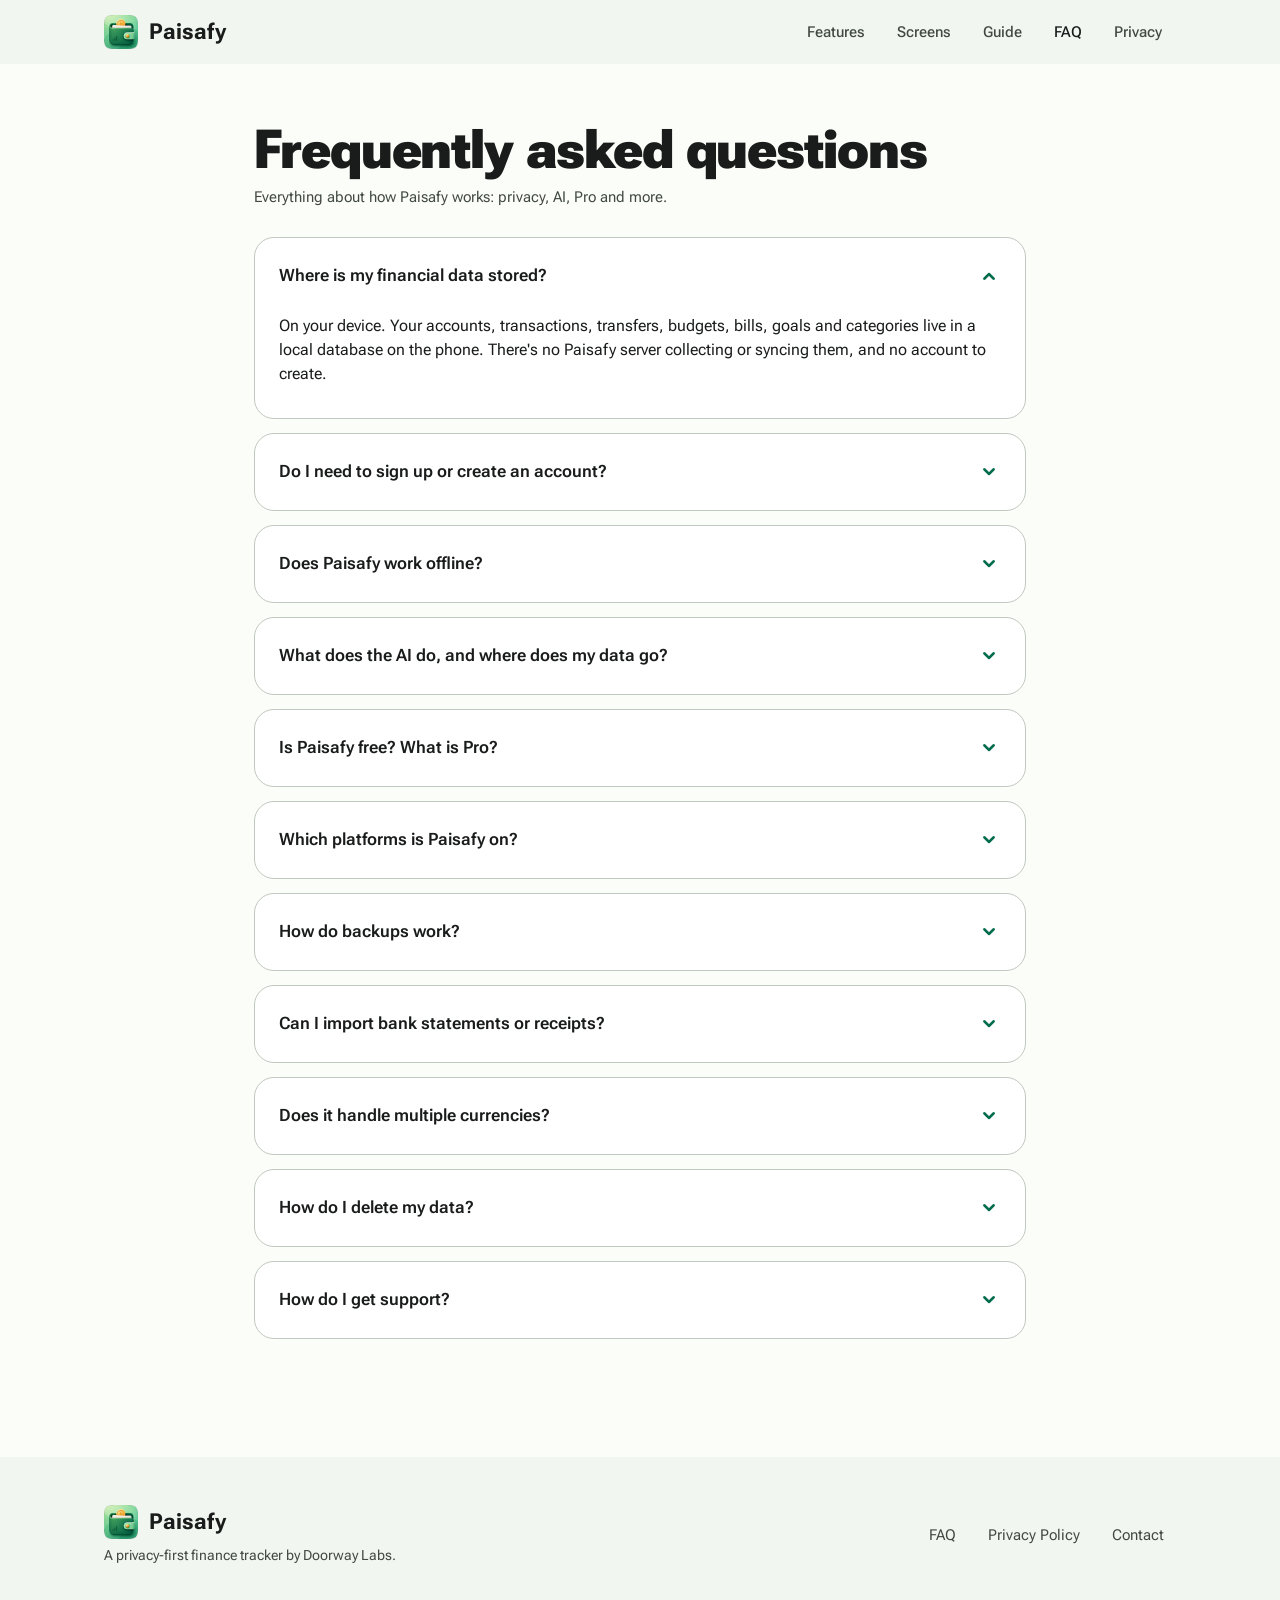
==== commit 1a91db63: "Add AI Overview card to hero; publish Guide page and nav" ====
--- a/faq.html
+++ b/faq.html
@@ -22,6 +22,7 @@
       <nav>
         <a href="index.html#features">Features</a>
         <a href="index.html#screens">Screens</a>
+        <a href="guide.html">Guide</a>
         <a class="active" href="faq.html">FAQ</a>
         <a href="privacy.html">Privacy</a>
       </nav>
@@ -72,7 +73,7 @@
       <details class="faq-item">
         <summary>Which platforms is Paisafy on?</summary>
         <div class="body">
-          <p>Android and iPhone. Both are built to feel right at home on your device, and they work the same way, so your numbers and habits travel with you whichever you pick up.</p>
+          <p>Paisafy is on Android today, and an iPhone version is coming soon. It's built to feel right at home on your device, and the iPhone version will work the same way, so your numbers and habits travel with you whichever you pick up.</p>
         </div>
       </details>
 
--- a/assets/styles.css
+++ b/assets/styles.css
@@ -73,7 +73,7 @@
 .bar .wrap { display:flex; align-items:center; justify-content:space-between; height:64px; gap:16px; }
 .brand { display:flex; align-items:center; gap:11px; font-weight:700; font-size:1.4rem; color:var(--on-bg); }
 .brand:hover { text-decoration:none; }
-.logo-tile { width:34px; height:34px; border-radius:24%; object-fit:cover; display:block; flex:none; }
+.logo-tile { width:34px; height:34px; object-fit:contain; display:block; flex:none; }
 .bar nav { display:flex; align-items:center; gap:4px; flex-wrap:wrap; justify-content:flex-end; }
 .bar nav a { color:var(--on-surface-var); font-weight:500; font-size:.95rem; padding:8px 14px; border-radius:999px; }
 .bar nav a:hover { color:var(--on-bg); background:var(--sc-high); text-decoration:none; }
@@ -87,6 +87,8 @@
 .btn-filled:hover { text-decoration:none; filter:brightness(1.06); }
 .btn-tonal { background:var(--secondary-container); color:var(--on-secondary-container); }
 .btn-tonal:hover { text-decoration:none; filter:brightness(.98); }
+.btn.soon { opacity:.6; cursor:default; }
+.btn.soon:hover { filter:none; }
 
 /* ---------- hero ---------- */
 .hero { padding:72px 0 64px; }
@@ -110,7 +112,7 @@
 .balance .cols { display:flex; gap:12px; }
 .balance .col { flex:1; }
 .balance .col .k { font-size:.62rem; font-weight:600; letter-spacing:.1em; opacity:.75; }
-.balance .col .v { font-weight:800; font-size:1.02rem; margin-top:2px; }
+.balance .col .v { font-weight:800; font-size:1.28rem; margin-top:4px; }
 .balance .eye { position:absolute; top:22px; right:22px; color:var(--on-primary-container); opacity:.7; }
 
 .txn { background:var(--sc-high); display:flex; align-items:center; gap:14px; padding:14px 16px; }
@@ -118,7 +120,7 @@
 .txn .mid { flex:1; min-width:0; }
 .txn .ttl { font-weight:600; font-size:.98rem; }
 .txn .meta { font-size:.8rem; color:var(--on-surface-var); }
-.txn .amt { font-size:1.05rem; }
+.txn .amt { font-size:1.3rem; font-weight:700; }
 
 .budget { background:var(--sc-low); }
 .budget .top { display:flex; align-items:center; justify-content:space-between; margin-bottom:12px; }
@@ -133,6 +135,15 @@
 .chip.watch .dot { background:var(--watch-acc); }
 .budget .figs { display:flex; justify-content:space-between; font-size:.82rem; color:var(--on-surface-var); margin-top:8px; }
 .budget .figs b { color:var(--on-bg); font-weight:700; }
+
+/* AI Overview card (brand tertiary) */
+.card.ai { background:var(--tertiary-container); color:var(--on-tertiary-container); }
+.ai-eyebrow { display:inline-flex; align-items:center; gap:7px; font-size:.72rem; font-weight:700;
+  letter-spacing:.14em; text-transform:uppercase; color:var(--tertiary); margin-bottom:14px; }
+.ai-eyebrow .material-symbols-rounded { font-size:16px; color:var(--tertiary); font-variation-settings:'opsz' 24,'wght' 500,'FILL' 1,'GRAD' 0; }
+.card.ai .ai-hero { font-size:2.2rem; font-weight:800; color:var(--tertiary); letter-spacing:-0.02em; line-height:1; margin-bottom:8px; }
+.card.ai .ai-head { font-size:1.2rem; font-weight:800; letter-spacing:-0.01em; line-height:1.14; margin:0 0 6px; color:var(--on-tertiary-container); }
+.card.ai .ai-body { font-size:.92rem; line-height:1.5; margin:0; color:color-mix(in srgb,var(--on-tertiary-container) 82%,transparent); }
 
 /* wavy (M3 Expressive squiggle) progress */
 .wavy { position:relative; height:24px; }
@@ -230,3 +241,67 @@
   .privacy-card { padding:40px 28px; border-radius:36px; }
   .privacy-card ul { grid-template-columns:1fr; }
 }
+
+/* ---------- guide ---------- */
+.guide .wrap { max-width:1000px; }
+.guide .updated { max-width:60ch; }
+
+/* journey table of contents */
+.gtoc { display:grid; grid-template-columns:repeat(auto-fit,minmax(210px,1fr)); gap:16px; margin:30px 0 8px; }
+.gtoc a { display:block; background:var(--sc-low); border:1px solid var(--outline-variant);
+  border-radius:24px; padding:20px 20px 22px; color:var(--on-bg); }
+.gtoc a:hover { background:var(--sc); text-decoration:none; }
+.gtoc .jnum { width:34px; height:34px; border-radius:11px; background:var(--primary-container);
+  color:var(--on-primary-container); display:grid; place-items:center; font-weight:800; font-size:1.05rem; }
+.gtoc h3 { font-size:1.08rem; margin:14px 0 5px; }
+.gtoc p { margin:0; color:var(--on-surface-var); font-size:.9rem; line-height:1.45; }
+
+/* journey section */
+.journey { scroll-margin-top:80px; }
+.journey-head { display:flex; gap:18px; align-items:flex-start; margin:64px 0 8px; padding-top:8px;
+  border-top:1px solid var(--outline-variant); }
+.journey:first-of-type .journey-head { border-top:none; margin-top:40px; }
+.journey-head .jnum { flex:none; width:46px; height:46px; border-radius:15px; margin-top:6px;
+  background:var(--primary); color:var(--on-primary); display:grid; place-items:center; font-weight:800; font-size:1.2rem; }
+.journey-head h2 { font-size:clamp(1.6rem,3.4vw,2.1rem); margin:0; }
+.journey-head .jlead { margin:6px 0 0; color:var(--on-surface-var); font-size:1.05rem; }
+
+/* a step: phone shots + numbered notes */
+.gstep { display:grid; grid-template-columns:minmax(0,0.95fr) minmax(0,1.05fr); gap:40px;
+  align-items:center; margin:44px 0; }
+.gstep.rev .gshots { order:2; }
+.gstep h3 { font-size:1.3rem; margin:0 0 4px; }
+.gstep .kicker { font-size:.74rem; font-weight:700; letter-spacing:.08em; text-transform:uppercase;
+  color:var(--primary); margin:0 0 8px; display:inline-flex; align-items:center; gap:6px; }
+.gstep .intro { color:var(--on-surface-var); margin:6px 0 18px; }
+
+.gshots { display:flex; gap:16px; justify-content:center; }
+.gshot { position:relative; width:100%; max-width:280px; border-radius:30px; background:#0b0e0c;
+  padding:7px; border:1px solid var(--outline-variant); box-sizing:border-box; }
+.gshots.duo .gshot { max-width:215px; }
+.gshot img { width:100%; display:block; border-radius:24px; }
+.gpin { position:absolute; width:25px; height:25px; transform:translate(-50%,-50%);
+  border-radius:50%; background:var(--primary); color:var(--on-primary); font-size:.78rem; font-weight:800;
+  display:grid; place-items:center; box-shadow:0 0 0 3px var(--bg),0 2px 5px rgba(0,0,0,.45); }
+
+/* numbered notes (numbers mirror the pins) */
+.gnotes { list-style:none; counter-reset:g; margin:0; padding:0; }
+.gnotes li { counter-increment:g; position:relative; padding:0 0 15px 42px; color:var(--on-bg); }
+.gnotes li:last-child { padding-bottom:0; }
+.gnotes li::before { content:counter(g); position:absolute; left:0; top:-1px; width:27px; height:27px;
+  border-radius:50%; background:var(--primary); color:var(--on-primary); font-weight:800; font-size:.82rem;
+  display:grid; place-items:center; }
+.gnotes li .h { font-weight:700; }
+.gnotes li span.muted { color:var(--on-surface-var); }
+
+/* tip callout */
+.gtip { display:flex; gap:12px; background:var(--secondary-container); color:var(--on-secondary-container);
+  border-radius:20px; padding:15px 20px; margin:22px 0 0; font-size:.96rem; }
+.gtip .material-symbols-rounded { flex:none; font-size:22px; color:var(--primary); }
+@media (prefers-color-scheme: dark) { .gtip .material-symbols-rounded { color:#89F8C7; } }
+
+@media (max-width:760px) {
+  .gstep { grid-template-columns:1fr; gap:24px; }
+  .gstep.rev .gshots { order:0; }
+  .gshots { max-width:320px; margin:0 auto; }
+}
